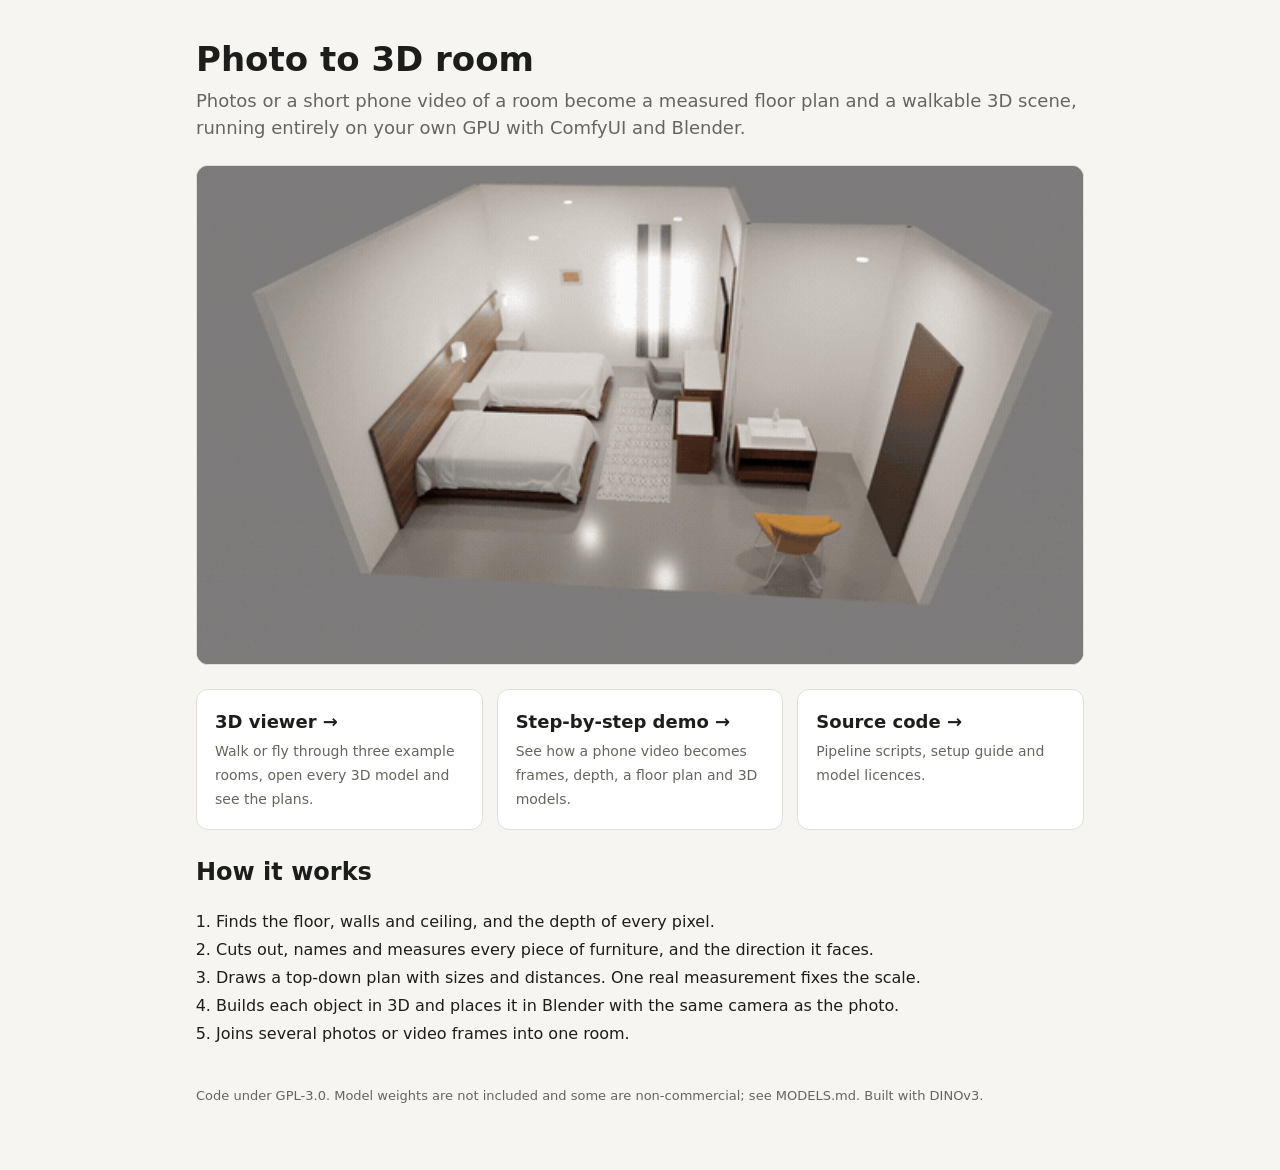
==== index.html @ adc44497 "Polish for release: tested example, bilingual viewer, landing page - Orient Anything V2 and the gall" ====
<!doctype html>
<html lang="en">
<head>
<meta charset="utf-8">
<meta name="viewport" content="width=device-width, initial-scale=1">
<title>Photo to 3D room</title>
<meta name="description" content="Turn photos or a short video of a room into a measured floor plan and a walkable 3D scene, fully local with ComfyUI and Blender.">
<style>
  :root { --bg: #f6f5f2; --card: #fff; --text: #1d1d1b; --muted: #66655f; --accent: #b9812a; --line: #e2dfd8; }
  @media (prefers-color-scheme: dark) { :root { --bg: #15171b; --card: #1f2227; --text: #f2f2f0; --muted: #a9acb2; --accent: #e8b04b; --line: #2e3238; } }
  * { box-sizing: border-box; }
  body { margin: 0; background: var(--bg); color: var(--text); font: 16px/1.5 system-ui, -apple-system, "Segoe UI", Roboto, sans-serif; }
  main { max-width: 920px; margin: 0 auto; padding: 40px 16px 64px; }
  h1 { font-size: 34px; line-height: 1.15; margin: 0 0 8px; }
  p.lead { color: var(--muted); font-size: 18px; margin: 0 0 24px; }
  img.hero { width: 100%; border-radius: 12px; border: 1px solid var(--line); display: block; background: #888; }
  .cards { display: grid; grid-template-columns: repeat(auto-fit, minmax(240px, 1fr)); gap: 14px; margin: 24px 0; }
  a.card { display: block; padding: 18px; border-radius: 12px; background: var(--card); border: 1px solid var(--line); color: inherit; text-decoration: none; }
  a.card:hover { border-color: var(--accent); }
  a.card b { display: block; font-size: 18px; margin-bottom: 4px; }
  a.card span { color: var(--muted); font-size: 14px; }
  ol { padding-left: 20px; } li { margin: 4px 0; }
  footer { color: var(--muted); font-size: 13px; margin-top: 40px; }
  a { color: var(--accent); }
</style>
</head>
<body>
<main>
  <h1>Photo to 3D room</h1>
  <p class="lead">Photos or a short phone video of a room become a measured floor plan and a walkable 3D scene, running entirely on your own GPU with ComfyUI and Blender.</p>
  <img class="hero" src="docs/img/hotel_orbit.gif" alt="Hotel room rebuilt in 3D from a phone video">

  <div class="cards">
    <a class="card" href="viewer/"><b>3D viewer →</b><span>Walk or fly through three example rooms, open every 3D model and see the plans.</span></a>
    <a class="card" href="demo/"><b>Step-by-step demo →</b><span>See how a phone video becomes frames, depth, a floor plan and 3D models.</span></a>
    <a class="card" href="https://github.com/" id="repo"><b>Source code →</b><span>Pipeline scripts, setup guide and model licences.</span></a>
  </div>

  <h2>How it works</h2>
  <ol>
    <li>Finds the floor, walls and ceiling, and the depth of every pixel.</li>
    <li>Cuts out, names and measures every piece of furniture, and the direction it faces.</li>
    <li>Draws a top-down plan with sizes and distances. One real measurement fixes the scale.</li>
    <li>Builds each object in 3D and places it in Blender with the same camera as the photo.</li>
    <li>Joins several photos or video frames into one room.</li>
  </ol>

  <footer>Code under GPL-3.0. Model weights are not included and some are non-commercial; see MODELS.md. Built with DINOv3.</footer>
</main>
<script>
  // On GitHub Pages (<user>.github.io/<repo>/) point the source link at the repository.
  const m = location.hostname.match(/^([^.]+)\.github\.io$/);
  const repo = location.pathname.split('/').filter(Boolean)[0];
  if (m && repo) document.getElementById('repo').href = `https://github.com/${m[1]}/${repo}`;
</script>
</body>
</html>
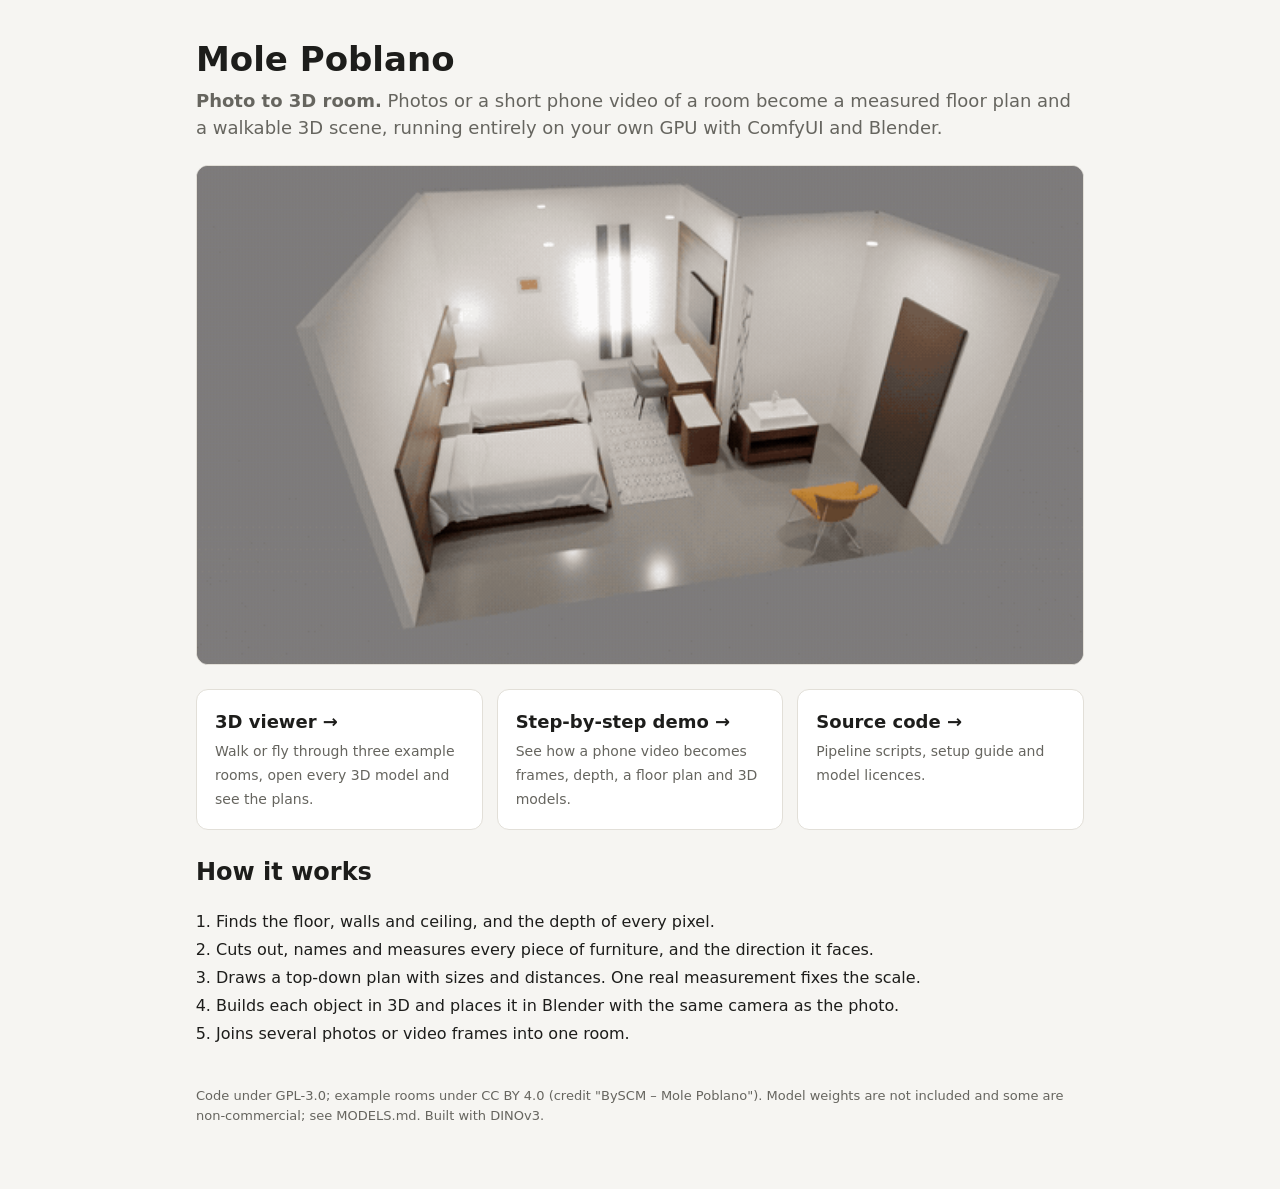
==== commit 0e9c5cc9: "Name the project Mole Poblano; document how the examples were made - Project name in README, landing" ====
--- a/index.html
+++ b/index.html
@@ -3,7 +3,7 @@
 <head>
 <meta charset="utf-8">
 <meta name="viewport" content="width=device-width, initial-scale=1">
-<title>Photo to 3D room</title>
+<title>Mole Poblano</title>
 <meta name="description" content="Turn photos or a short video of a room into a measured floor plan and a walkable 3D scene, fully local with ComfyUI and Blender.">
 <style>
   :root { --bg: #f6f5f2; --card: #fff; --text: #1d1d1b; --muted: #66655f; --accent: #b9812a; --line: #e2dfd8; }
@@ -26,8 +26,8 @@
 </head>
 <body>
 <main>
-  <h1>Photo to 3D room</h1>
-  <p class="lead">Photos or a short phone video of a room become a measured floor plan and a walkable 3D scene, running entirely on your own GPU with ComfyUI and Blender.</p>
+  <h1>Mole Poblano</h1>
+  <p class="lead"><b>Photo to 3D room.</b> Photos or a short phone video of a room become a measured floor plan and a walkable 3D scene, running entirely on your own GPU with ComfyUI and Blender.</p>
   <img class="hero" src="docs/img/hotel_orbit.gif" alt="Hotel room rebuilt in 3D from a phone video">
 
   <div class="cards">
@@ -45,7 +45,7 @@
     <li>Joins several photos or video frames into one room.</li>
   </ol>
 
-  <footer>Code under GPL-3.0. Model weights are not included and some are non-commercial; see MODELS.md. Built with DINOv3.</footer>
+  <footer>Code under GPL-3.0; example rooms under CC BY 4.0 (credit "BySCM – Mole Poblano"). Model weights are not included and some are non-commercial; see MODELS.md. Built with DINOv3.</footer>
 </main>
 <script>
   // On GitHub Pages (<user>.github.io/<repo>/) point the source link at the repository.
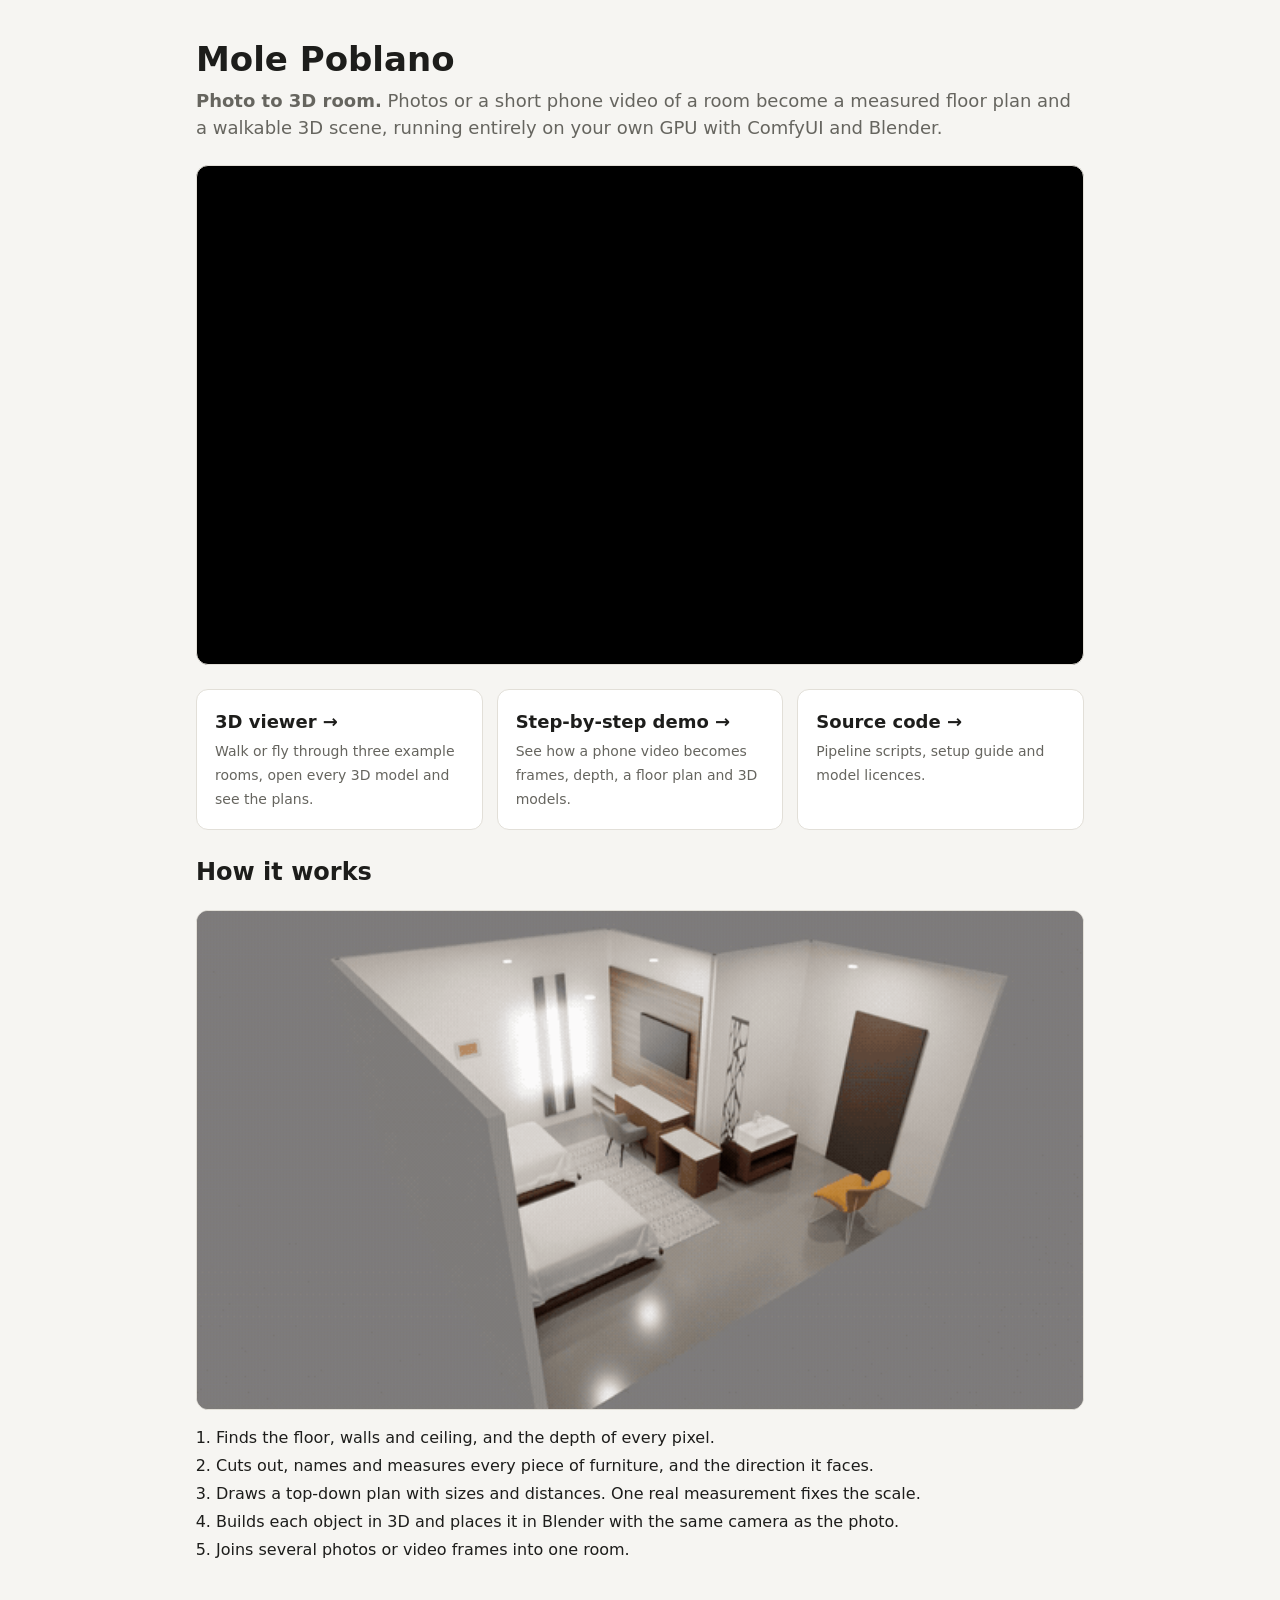
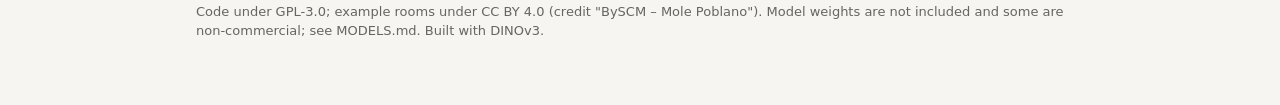
==== commit a6c60762: "Show the trailer on the landing page Co-Authored-By: Claude Opus 5.5 <noreply@anthropic.com>" ====
--- a/index.html
+++ b/index.html
@@ -14,6 +14,8 @@
   h1 { font-size: 34px; line-height: 1.15; margin: 0 0 8px; }
   p.lead { color: var(--muted); font-size: 18px; margin: 0 0 24px; }
   img.hero { width: 100%; border-radius: 12px; border: 1px solid var(--line); display: block; background: #888; }
+  .video { position: relative; aspect-ratio: 16 / 9; border-radius: 12px; overflow: hidden; border: 1px solid var(--line); background: #000; }
+  .video iframe { position: absolute; inset: 0; width: 100%; height: 100%; border: 0; }
   .cards { display: grid; grid-template-columns: repeat(auto-fit, minmax(240px, 1fr)); gap: 14px; margin: 24px 0; }
   a.card { display: block; padding: 18px; border-radius: 12px; background: var(--card); border: 1px solid var(--line); color: inherit; text-decoration: none; }
   a.card:hover { border-color: var(--accent); }
@@ -28,7 +30,8 @@
 <main>
   <h1>Mole Poblano</h1>
   <p class="lead"><b>Photo to 3D room.</b> Photos or a short phone video of a room become a measured floor plan and a walkable 3D scene, running entirely on your own GPU with ComfyUI and Blender.</p>
-  <img class="hero" src="docs/img/hotel_orbit.gif" alt="Hotel room rebuilt in 3D from a phone video">
+  <div class="video"><iframe src="https://www.youtube-nocookie.com/embed/cJ_rc77GipY" title="Mole Poblano trailer" loading="lazy"
+    allow="accelerometer; encrypted-media; gyroscope; picture-in-picture; web-share" referrerpolicy="strict-origin-when-cross-origin" allowfullscreen></iframe></div>
 
   <div class="cards">
     <a class="card" href="viewer/"><b>3D viewer →</b><span>Walk or fly through three example rooms, open every 3D model and see the plans.</span></a>
@@ -37,6 +40,7 @@
   </div>
 
   <h2>How it works</h2>
+  <img class="hero" src="docs/img/hotel_orbit.gif" alt="Hotel room rebuilt in 3D from a phone video">
   <ol>
     <li>Finds the floor, walls and ceiling, and the depth of every pixel.</li>
     <li>Cuts out, names and measures every piece of furniture, and the direction it faces.</li>
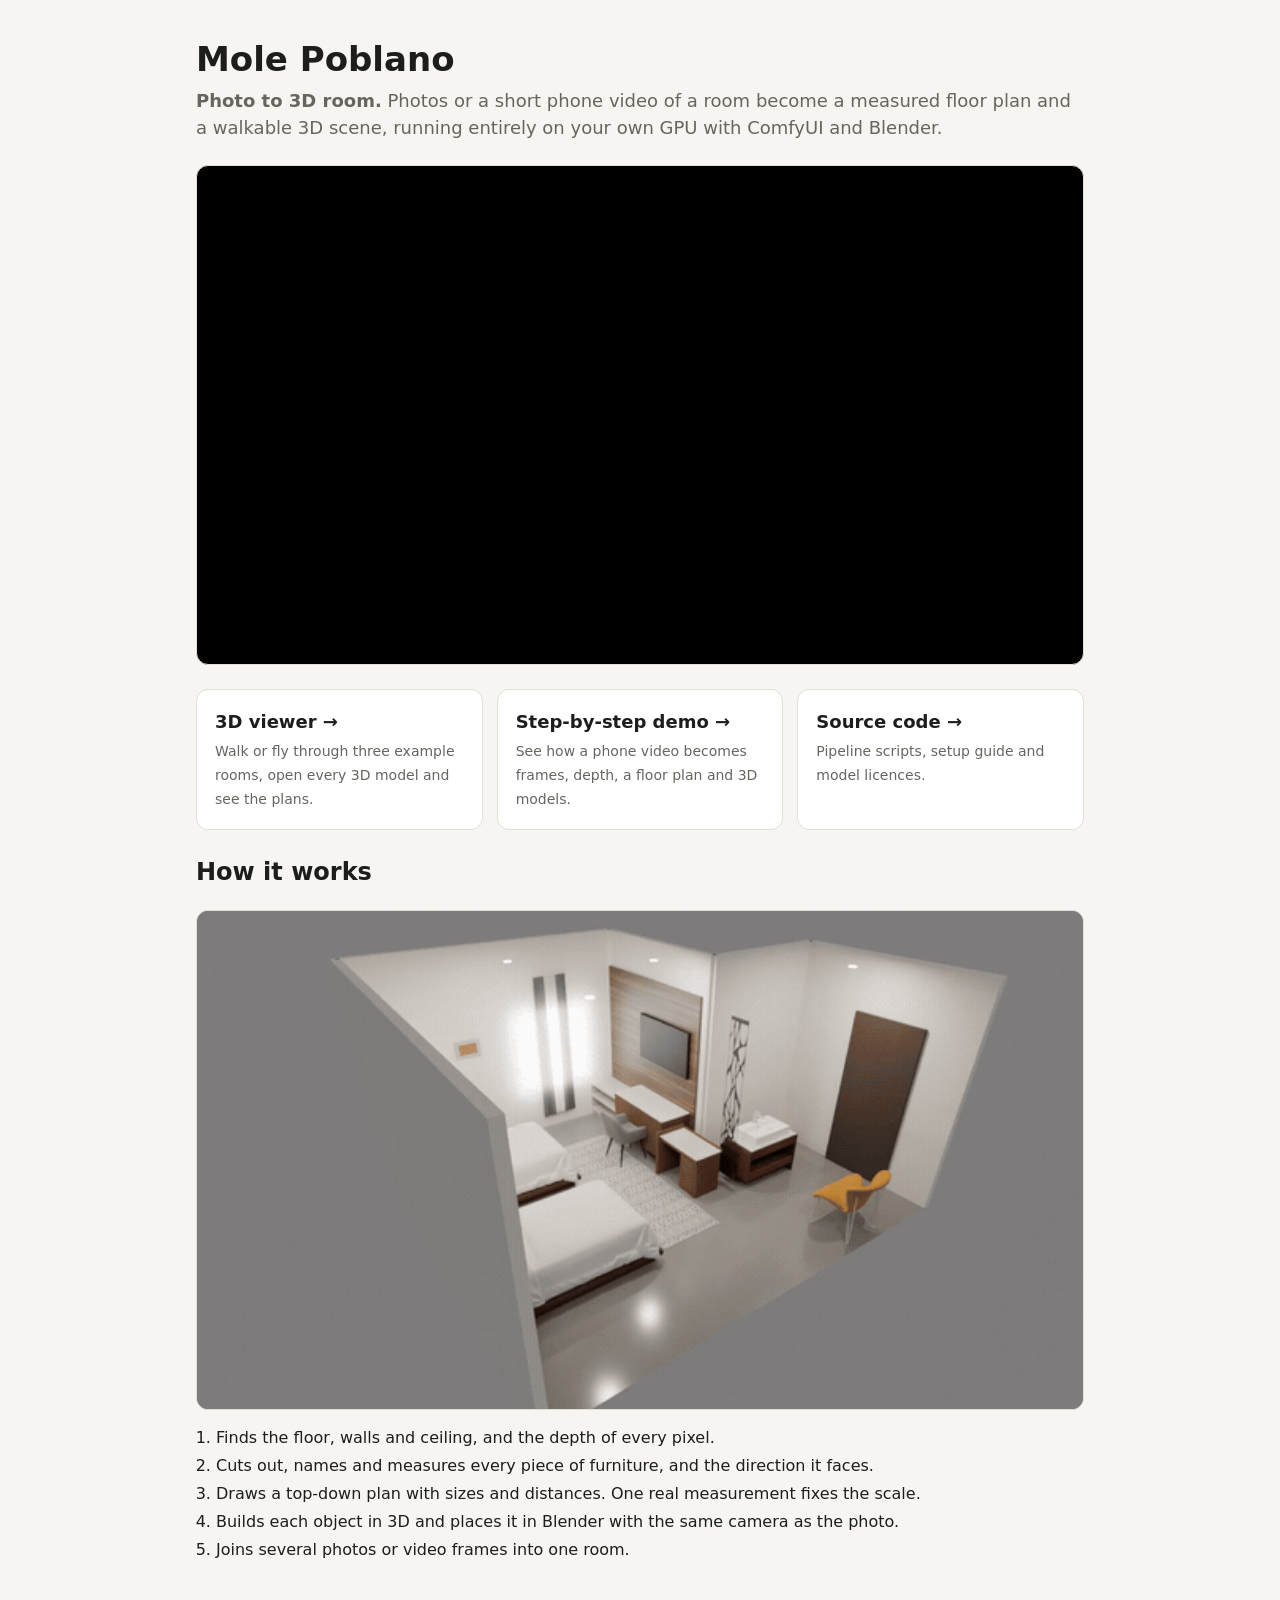
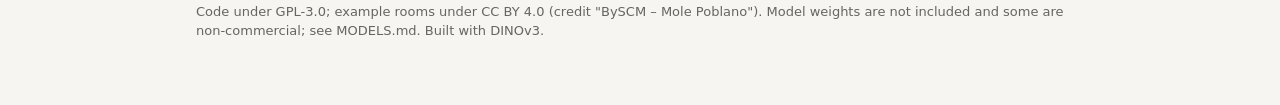
==== commit 358bf9e1: "Link the updated trailer Co-Authored-By: Claude Opus 5.5 <noreply@anthropic.com>" ====
--- a/index.html
+++ b/index.html
@@ -30,7 +30,7 @@
 <main>
   <h1>Mole Poblano</h1>
   <p class="lead"><b>Photo to 3D room.</b> Photos or a short phone video of a room become a measured floor plan and a walkable 3D scene, running entirely on your own GPU with ComfyUI and Blender.</p>
-  <div class="video"><iframe src="https://www.youtube-nocookie.com/embed/cJ_rc77GipY" title="Mole Poblano trailer" loading="lazy"
+  <div class="video"><iframe src="https://www.youtube-nocookie.com/embed/RA9RGnpfIeA" title="Mole Poblano trailer" loading="lazy"
     allow="accelerometer; encrypted-media; gyroscope; picture-in-picture; web-share" referrerpolicy="strict-origin-when-cross-origin" allowfullscreen></iframe></div>
 
   <div class="cards">
